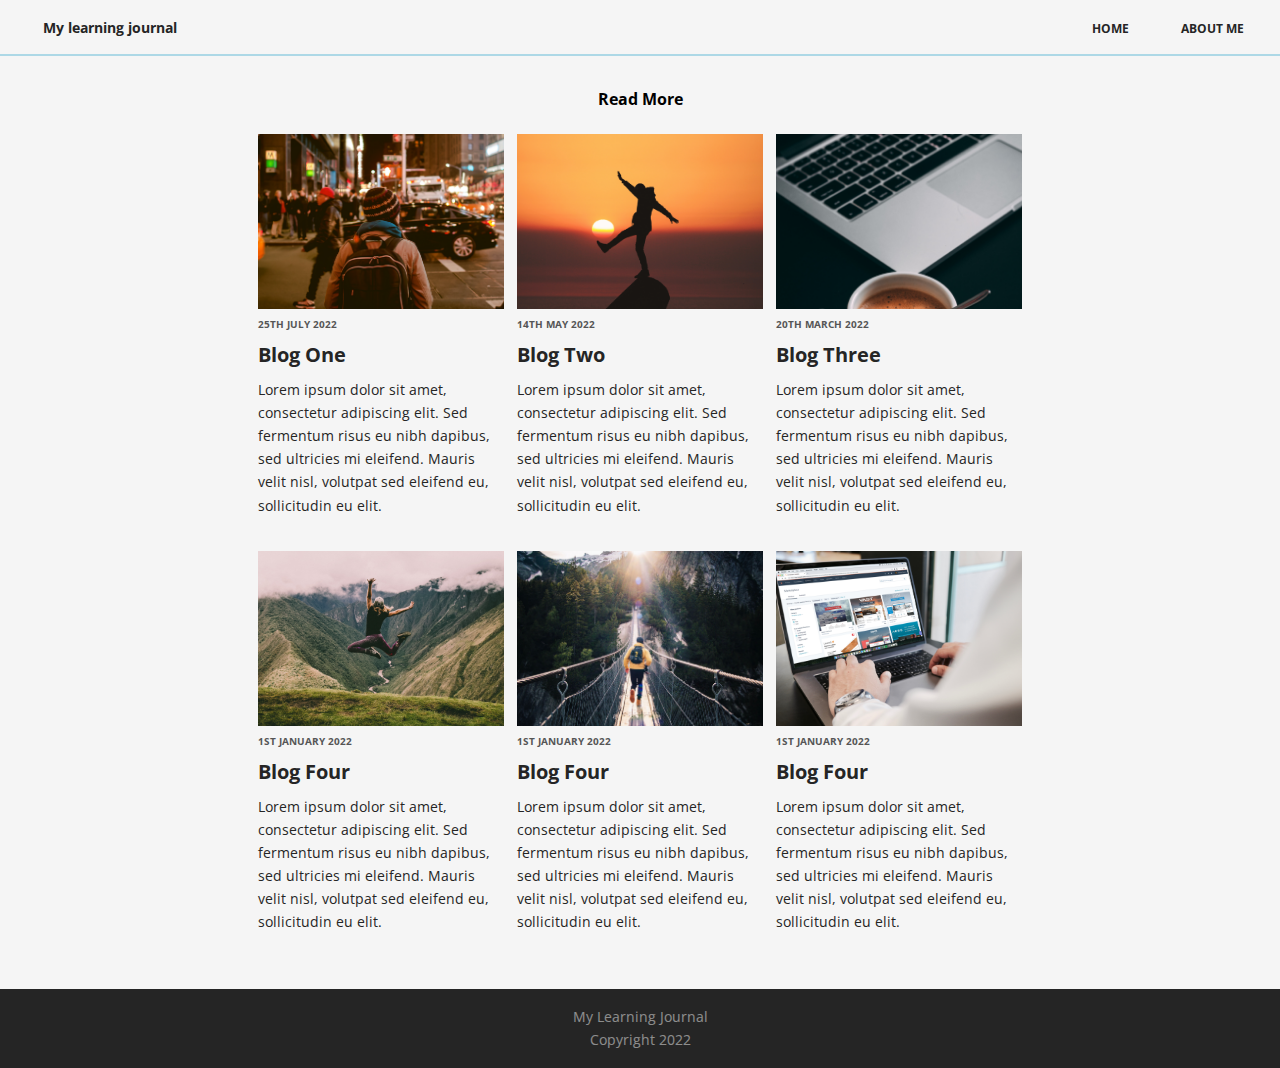
==== journal.html @ b2e0a414 "Added new file, updated current file name to html" ====
<!DOCTYPE html>
<html lang="en">
<head>
    <meta charset="UTF-8">
    <meta http-equiv="X-UA-Compatible" content="IE=edge">
    <meta name="viewport" content="width=device-width, initial-scale=1.0">
    <title>Learning Journal</title>
    <link rel="stylesheet" href="style.css">
</head>
<body>

    <header>
        <div class="header-items">
            <span class="nav-title">My learning journal</span>
            <nav>
                <ul>
                    <li><a class="nav-links" href="index.html">Home</a></li>
                    <li><a class="nav-links" href="journal.html">About Me</a></li>
                </ul>
            </nav>
        </div>
    </header>

    

    <div class="blogs">
        <div class="container">

            <h2 class="blog-heading">Read More</h2>

            <div class="blog-items">
                <div class="blog">
                    <img class="blog-img"src="img/anubhav-saxena-RA5ntyyDHlw-unsplash.jpg" alt="">
                    <span class="blog-date">25th July 2022</span>
                    <h2 class="blog-title">Blog One</h2>
                    <p class="blog-body">Lorem ipsum dolor sit amet, consectetur adipiscing elit. Sed fermentum risus eu nibh dapibus, sed ultricies mi eleifend. Mauris velit nisl, volutpat sed eleifend eu, sollicitudin eu elit.</p>
                </div>

                <div class="blog">
                    <img class="blog-img"src="img/aziz-acharki-U3C79SeHa7k-unsplash.jpg" alt="">
                    <span class="blog-date">14th May 2022</span>
                    <h2 class="blog-title">Blog Two</h2>
                    <p class="blog-body">Lorem ipsum dolor sit amet, consectetur adipiscing elit. Sed fermentum risus eu nibh dapibus, sed ultricies mi eleifend. Mauris velit nisl, volutpat sed eleifend eu, sollicitudin eu elit.</p>
                </div>
                <div class="blog">
                    <img class="blog-img"src="img/roland-denes-24CcFvbRsBE-unsplash.jpg" alt="">
                    <span class="blog-date">20th March 2022</span>
                    <h2 class="blog-title">Blog Three</h2>
                    <p class="blog-body">Lorem ipsum dolor sit amet, consectetur adipiscing elit. Sed fermentum risus eu nibh dapibus, sed ultricies mi eleifend. Mauris velit nisl, volutpat sed eleifend eu, sollicitudin eu elit.</p>
                </div>
                <div class="blog">
                    <img class="blog-img"src="img/peter-conlan-LEgwEaBVGMo-unsplash.jpg" alt="">
                    <span class="blog-date">1st January 2022</span>
                    <h2 class="blog-title">Blog Four</h2>
                    <p class="blog-body">Lorem ipsum dolor sit amet, consectetur adipiscing elit. Sed fermentum risus eu nibh dapibus, sed ultricies mi eleifend. Mauris velit nisl, volutpat sed eleifend eu, sollicitudin eu elit.</p>
                </div>
                <div class="blog">
                    <img class="blog-img"src="img/fabio-comparelli-uq2E2V4LhCY-unsplash.jpg" alt="">
                    <span class="blog-date">1st January 2022</span>
                    <h2 class="blog-title">Blog Four</h2>
                    <p class="blog-body">Lorem ipsum dolor sit amet, consectetur adipiscing elit. Sed fermentum risus eu nibh dapibus, sed ultricies mi eleifend. Mauris velit nisl, volutpat sed eleifend eu, sollicitudin eu elit.</p>
                </div>
                <div class="blog">
                    <img class="blog-img"src="img/campaign-creators-OGOWDVLbMSc-unsplash.jpg" alt="">
                    <span class="blog-date">1st January 2022</span>
                    <h2 class="blog-title">Blog Four</h2>
                    <p class="blog-body">Lorem ipsum dolor sit amet, consectetur adipiscing elit. Sed fermentum risus eu nibh dapibus, sed ultricies mi eleifend. Mauris velit nisl, volutpat sed eleifend eu, sollicitudin eu elit.</p>
                </div>
            </div>
        </div>
    </div>

    <footer>
        <p>My Learning Journal</p>
        <p>Copyright 2022</p>
    </footer>
    
</body>
</html>
---- style.css ----
@import url('https://fonts.googleapis.com/css2?family=Open+Sans:wght@400;700&display=swap');

* {
    box-sizing: border-box;
}

body {
    margin: 0;
    padding: 0;
    font-size: 16px;
    font-family: 'Open Sans', sans-serif;
    background: #F5F5F5;
}

img {
    max-width: 100%;
}

/* Typography */

h1,
span,
p,
h2 {
    margin: 0;
}

h1 {
    font-size: 2.25rem;
}

h2 {
    font-size: 1.25rem;
}

p {
    font-size: 1rem;
    line-height: 1.7;
}

a {
    font-size: .75rem;
    text-decoration: none;
}

span {
    display: block;
}


/* Layout */

.container {
    width: 90%;
    margin: 0 auto;
    max-width: 768px;

}

header, 
.blogs {
    background: #F5F5F5;
}

.header-items {
    display: flex;
    justify-content: space-between;
    align-items: center;
    border-bottom: 2px solid lightblue;
}


/* Navigation Bar */
.active {
    color: #555555;
    border-bottom: 2px solid #555555;
}

ul {
    display: flex;
    list-style-type: none;
    padding: 0;
}

li {
    margin-right: 1em;
    text-transform: uppercase;
    color: #252525;
}

li:last-child {
    margin-right: 0;
}

.nav-title {
    font-size: .9rem;
    font-weight: 700;
    color: #252525;
    margin-left: 1em;
}

.nav-links {
    color: #252525;
    font-weight: 700;
    margin-right: 1em;
}

/* Main */

main {
    background: #252525;
    background-image: url('img/avi-richards-Z3ownETsdNQ-unsplash.jpg');
    background-position: center;
    background-size: cover;
    background-blend-mode:color-dodge;
}

.main-items {
    padding-top: 7em;
    padding-bottom: 5em;
    color: #F5F5F5;
}

.main-title {
    color: #F5F5F5;
}

.main-title:hover {
    color: orange;
}

.main-title,
.main-body {
    max-width: 500px;

}

.main-title,
.main-body,
.main-date {
    text-shadow: 0 1px #555555;
}

.main-title {
    margin-bottom: 0.25em;
}

.main-date {
    font-size: 0.6rem;
    font-weight: 700;
    letter-spacing: 1px;
}

/* Blogs */

.blogs {
    padding: 2em 0;
}

.blog {
    max-width: 500px;
    margin: 0 auto;
}

.blog-title,
.blog-body {
    margin-bottom: 1.5rem;
    color: #252525;
}


.blog:last-child {
    margin-bottom: 0;
}

.blog-heading {
    text-align: center;
    margin-bottom: 1.5rem;
    font-size: 1rem;
}


.blog-title {
    margin: .5em 0;
}

.blog-img {
    height: 250px;
    width: 100%;
    object-fit: cover;
    object-position: center;
    margin-bottom: 0.25rem;
}

.blog-date {
    font-size: 0.6rem;
    font-weight: bold;
    text-transform: uppercase;
    color: #555555;
}

 /* Article Main */

 .article-main {
    background: #F5F5F5;
    color: #252525;
    padding: 2em 0;

}

.article-main-img {
    height: 200px;
    width: 100%;
    object-fit: cover;
}

.article-main-date {
    font-weight: 700;
    color: #555555;
    font-size: 0.6rem;
}

 
.article-main-p, 
.article-main-title, 
.article-main-body,
.article-main-img,
.article-main-body h2,
.article-main-body p {
    margin-bottom: 1.5rem;
}

.article-main-body:last-child {
    margin-bottom: 0;
}

/* Footer */

footer {
    text-align: center;
    padding: 1em 0;
    background: #252525;
}

footer p {
    color: #F5F5F5;
    opacity: 0.5;
}


/* Media Queries */

@media (min-width: 768px) {

    h1 {
        font-size: 3rem;
    }

    p {
        font-size: 0.85rem;
    }


    .blog-items {
        display: flex;
        justify-content: center;
        gap: 10px;
        flex-wrap: wrap;
    }

    .blog {
        width: 32%;
    }

    .nav-title {
        margin-left: 3em;
    }

    .nav-links {
        margin-right: 3em;
    }

    .blog-img {
        height: 175px;
    }

    /* Article Main */

    .article-main-img {
        height: 350px;
    }

    .article-main-date, 
    .article-main-p, 
    .article-main-title, 
    .article-main-body {
        padding: 0 5rem;
    }

    .zero-margin-bottom {
        margin-bottom: 0;
    }
    

}
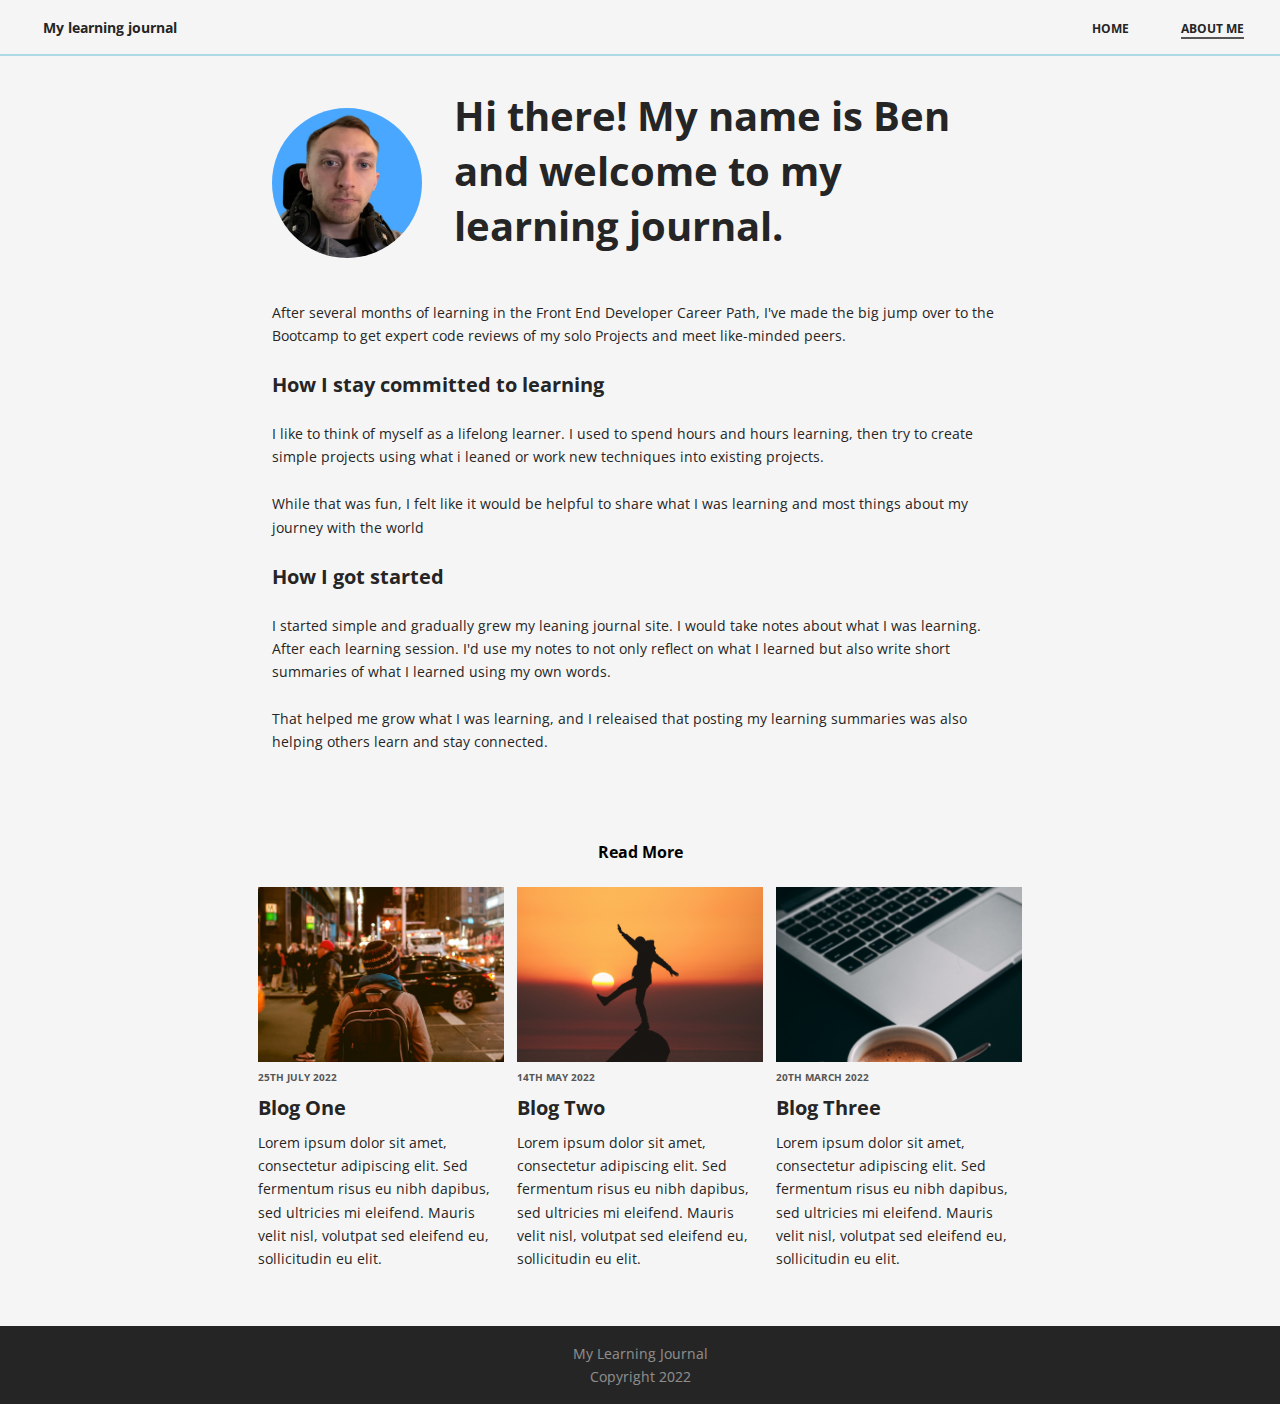
==== commit 1de2ad9c: "Added new image + updated files" ====
--- a/journal.html
+++ b/journal.html
@@ -15,13 +15,37 @@
             <nav>
                 <ul>
                     <li><a class="nav-links" href="index.html">Home</a></li>
-                    <li><a class="nav-links" href="journal.html">About Me</a></li>
+                    <li><a class="nav-links active" href="journal.html">About Me</a></li>
                 </ul>
             </nav>
         </div>
     </header>
 
-    
+    <div class="article-main">
+        <div class="container">
+            <div class="article-main-items">
+
+                <div class="flex article-main-title-with-flex">
+                    <img class="article-main-profile-img"src="img/profile-pic.jpg" alt="">
+                    <h1 class="article-main-title">Hi there! My name is Ben and welcome to my learning journal.</h1>
+                </div>
+
+                
+                <p class="article-main-p">After several months of learning in the Front End Developer Career Path, I've made the big jump over to the Bootcamp to get expert code reviews of my solo Projects and meet like-minded peers.</p>
+                <div class="article-main-body">
+                    <h2>How I stay committed to learning</h2>
+                    <p>I like to think of myself as a lifelong learner. I used to spend hours and hours learning, then try to create simple projects using what i leaned or work new techniques into existing projects.
+                    </p>
+                    <p>While that was fun, I felt like it would be helpful to share what I was learning and most things about my journey with the world</p>
+                </div>
+                <div class="article-main-body">
+                    <h2>How I got started</h2>
+                    <p>I started simple and gradually grew my leaning journal site. I would take notes about what I was learning. After each learning session. I'd use my notes to not only reflect on what I learned but also write short summaries of what I learned using my own words.</p>
+                    <p>That helped me grow what I was learning, and I releaised that posting my learning summaries was also helping others learn and stay connected.</p>
+                </div>
+            </div>
+        </div>
+    </div>
 
     <div class="blogs">
         <div class="container">
@@ -48,24 +72,6 @@
                     <h2 class="blog-title">Blog Three</h2>
                     <p class="blog-body">Lorem ipsum dolor sit amet, consectetur adipiscing elit. Sed fermentum risus eu nibh dapibus, sed ultricies mi eleifend. Mauris velit nisl, volutpat sed eleifend eu, sollicitudin eu elit.</p>
                 </div>
-                <div class="blog">
-                    <img class="blog-img"src="img/peter-conlan-LEgwEaBVGMo-unsplash.jpg" alt="">
-                    <span class="blog-date">1st January 2022</span>
-                    <h2 class="blog-title">Blog Four</h2>
-                    <p class="blog-body">Lorem ipsum dolor sit amet, consectetur adipiscing elit. Sed fermentum risus eu nibh dapibus, sed ultricies mi eleifend. Mauris velit nisl, volutpat sed eleifend eu, sollicitudin eu elit.</p>
-                </div>
-                <div class="blog">
-                    <img class="blog-img"src="img/fabio-comparelli-uq2E2V4LhCY-unsplash.jpg" alt="">
-                    <span class="blog-date">1st January 2022</span>
-                    <h2 class="blog-title">Blog Four</h2>
-                    <p class="blog-body">Lorem ipsum dolor sit amet, consectetur adipiscing elit. Sed fermentum risus eu nibh dapibus, sed ultricies mi eleifend. Mauris velit nisl, volutpat sed eleifend eu, sollicitudin eu elit.</p>
-                </div>
-                <div class="blog">
-                    <img class="blog-img"src="img/campaign-creators-OGOWDVLbMSc-unsplash.jpg" alt="">
-                    <span class="blog-date">1st January 2022</span>
-                    <h2 class="blog-title">Blog Four</h2>
-                    <p class="blog-body">Lorem ipsum dolor sit amet, consectetur adipiscing elit. Sed fermentum risus eu nibh dapibus, sed ultricies mi eleifend. Mauris velit nisl, volutpat sed eleifend eu, sollicitudin eu elit.</p>
-                </div>
             </div>
         </div>
     </div>
--- a/style.css
+++ b/style.css
@@ -13,7 +13,7 @@
 }
 
 img {
-    max-width: 100%;
+    width: 100%;
 }
 
 /* Typography */
@@ -205,7 +205,6 @@
     background: #F5F5F5;
     color: #252525;
     padding: 2em 0;
-
 }
 
 .article-main-img {
@@ -226,13 +225,21 @@
 .article-main-body,
 .article-main-img,
 .article-main-body h2,
-.article-main-body p {
+.article-main-body p,
+.article-main-title-with-flex {
     margin-bottom: 1.5rem;
 }
 
 .article-main-body:last-child {
     margin-bottom: 0;
 }
+
+.article-main-profile-img {
+    height: 150px;
+    width: auto;
+    border-radius: 50%;
+}
+
 
 /* Footer */
 
@@ -253,11 +260,17 @@
 @media (min-width: 768px) {
 
     h1 {
-        font-size: 3rem;
+        font-size: 2.5rem;
     }
 
     p {
         font-size: 0.85rem;
+    }
+
+    .flex {
+        display: flex;
+        align-items: center;
+        justify-content: space-between;
     }
 
 
@@ -293,8 +306,9 @@
     .article-main-date, 
     .article-main-p, 
     .article-main-title, 
-    .article-main-body {
-        padding: 0 5rem;
+    .article-main-body,
+    .article-main-profile-img {
+        padding: 0 1rem;
     }
 
     .zero-margin-bottom {
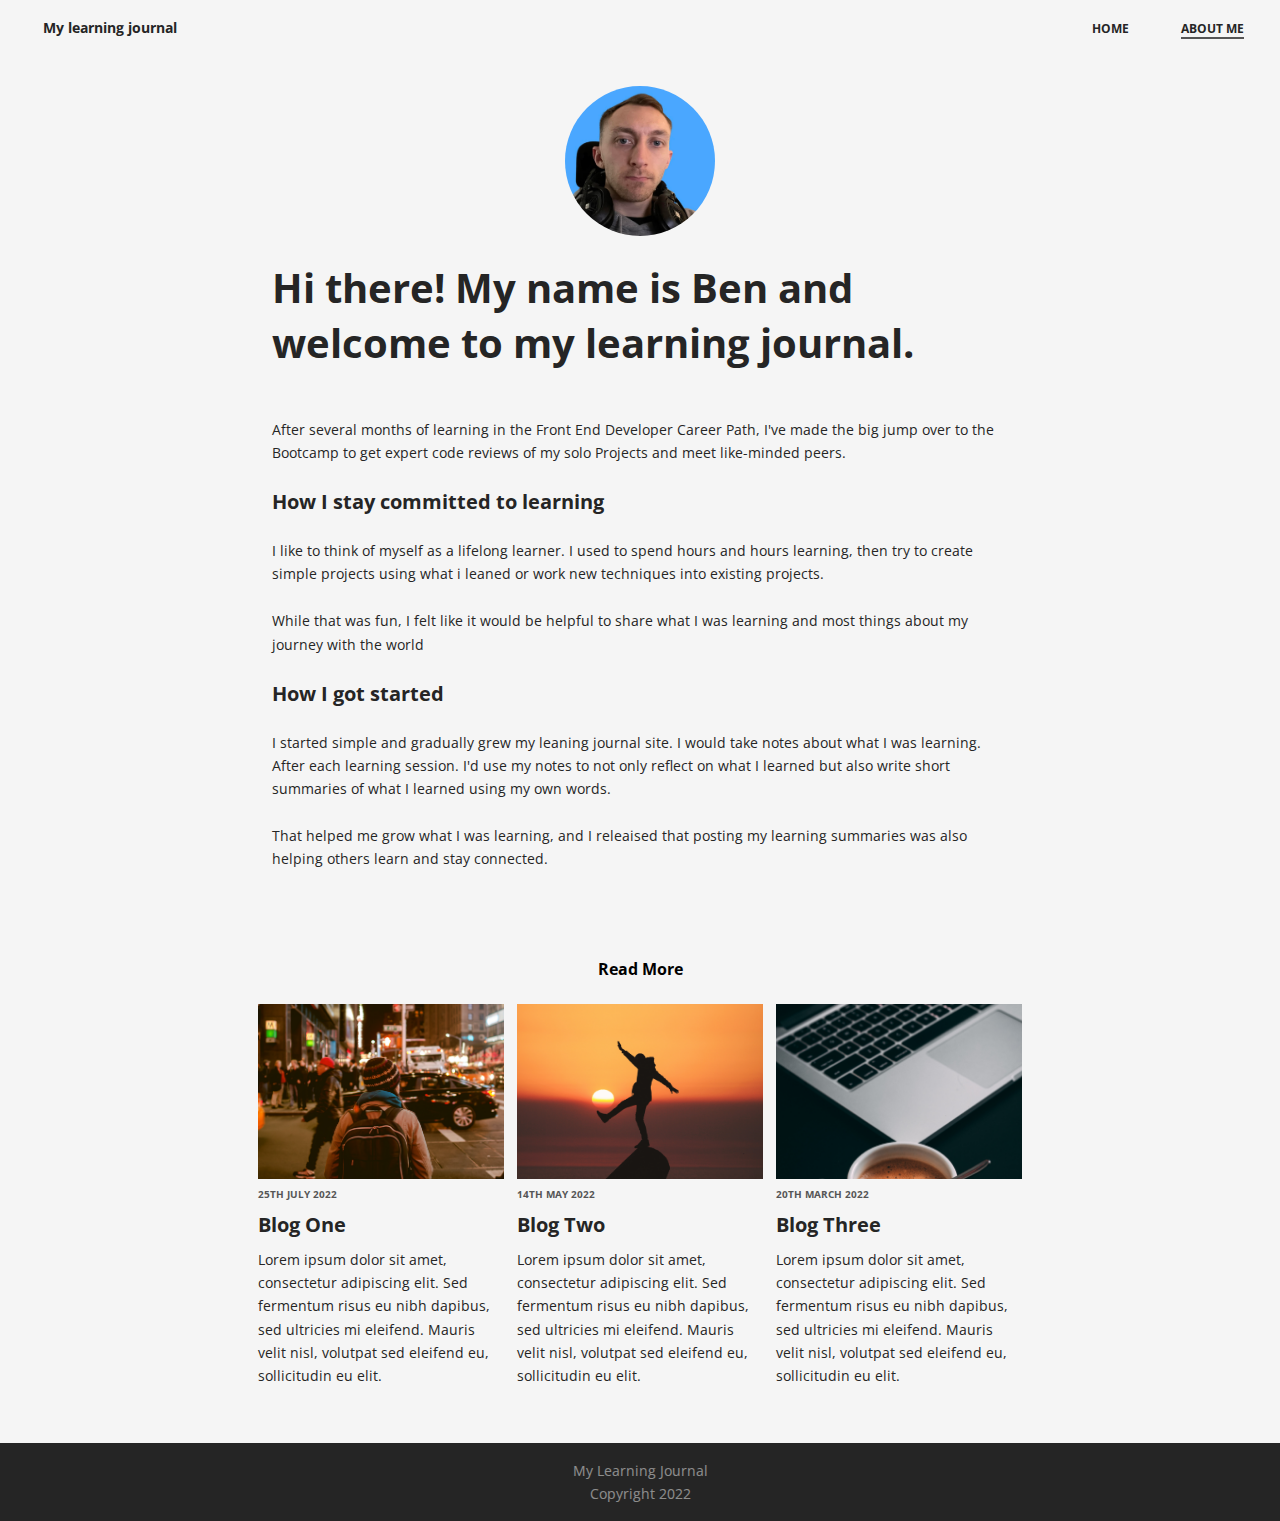
==== commit 6b757990: "Linked js file with index.html" ====
--- a/journal.html
+++ b/journal.html
@@ -81,5 +81,6 @@
         <p>Copyright 2022</p>
     </footer>
     
+    
 </body>
 </html>--- a/style.css
+++ b/style.css
@@ -66,7 +66,6 @@
     display: flex;
     justify-content: space-between;
     align-items: center;
-    border-bottom: 2px solid lightblue;
 }
 
 
@@ -226,6 +225,7 @@
 .article-main-img,
 .article-main-body h2,
 .article-main-body p,
+.article-main-profile-img,
 .article-main-title-with-flex {
     margin-bottom: 1.5rem;
 }
@@ -238,6 +238,12 @@
     height: 150px;
     width: auto;
     border-radius: 50%;
+}
+
+.article-main-title-with-flex {
+    display: flex;
+    flex-direction: column;
+    align-items: center;
 }
 
 
